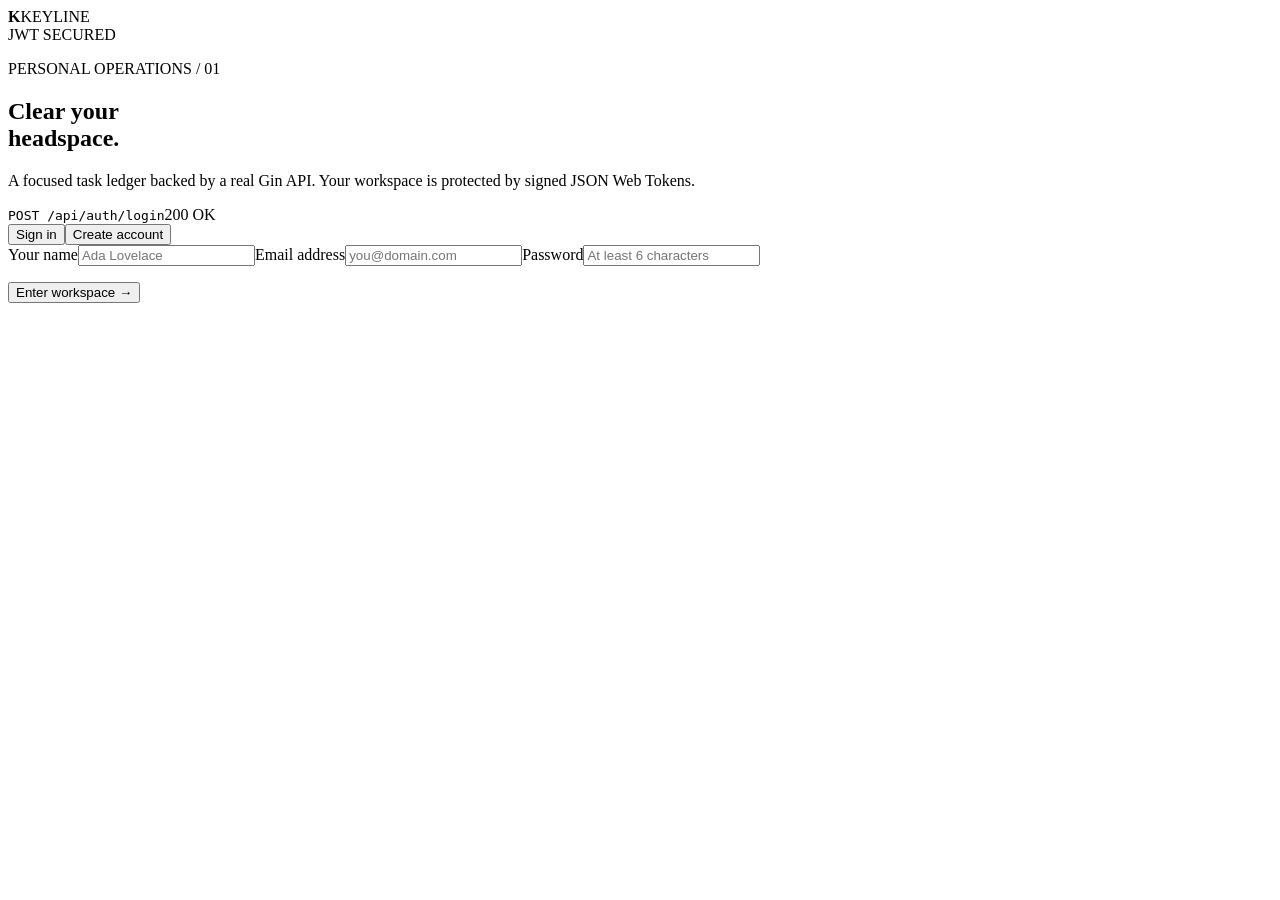
==== auth-api/web/index.html @ 3e58da44 "Launch Advanced Go Systems portfolio" ====
<!doctype html><html lang="en"><head><meta charset="UTF-8"><meta name="viewport" content="width=device-width,initial-scale=1"><title>Keyline — JWT Workspace</title><link rel="preconnect" href="https://fonts.googleapis.com"><link rel="preconnect" href="https://fonts.gstatic.com" crossorigin><link href="https://fonts.googleapis.com/css2?family=Manrope:wght@400;500;600;700&family=Syne:wght@600;700&display=swap" rel="stylesheet"><link rel="stylesheet" href="/assets/style.css"></head>
<body><div class="grid"></div><header><a class="logo"><b>K</b>KEYLINE</a><div class="secure"><i></i> JWT SECURED</div></header>
<main><section id="gate"><div class="intro"><p class="kicker">PERSONAL OPERATIONS / 01</p><h1>Clear your<br><span>headspace.</span></h1><p>A focused task ledger backed by a real Gin API. Your workspace is protected by signed JSON Web Tokens.</p><div class="route"><code>POST /api/auth/login</code><span>200 OK</span></div></div><form id="auth"><div class="tabs"><button type="button" data-mode="login" class="active">Sign in</button><button type="button" data-mode="register">Create account</button></div><label class="name-field">Your name<input id="name" placeholder="Ada Lovelace"></label><label>Email address<input id="email" type="email" placeholder="you@domain.com" required></label><label>Password<input id="password" type="password" minlength="6" placeholder="At least 6 characters" required></label><p id="auth-error"></p><button class="primary">Enter workspace <span>→</span></button></form></section>
<section id="workspace" hidden><aside><a class="logo"><b>K</b>KEYLINE</a><nav><button class="on">◫ <span>My tasks</span></button><button>⌁ <span>API status</span></button></nav><div class="profile"><div id="avatar">A</div><p><b id="username">User</b><small id="useremail">email</small></p><button id="logout">↗</button></div></aside><div class="board"><div class="top"><div><p class="kicker">TODAY'S LEDGER</p><h2>Good <span id="daypart">morning</span>, <em id="firstname">there</em>.</h2></div><div class="token"><i></i><span>Token active<small>expires in 24 hours</small></span></div></div><form id="new-task"><input placeholder="What needs your attention?" maxlength="120" required><button>Add task +</button></form><div class="summary"><p><b id="remaining">0</b><span>open items</span></p><p><b id="done">0</b><span>completed</span></p><div><span id="progress"></span></div></div><div id="tasks"></div></div></section></main><div id="toast"></div><script src="/assets/app.js"></script></body></html>
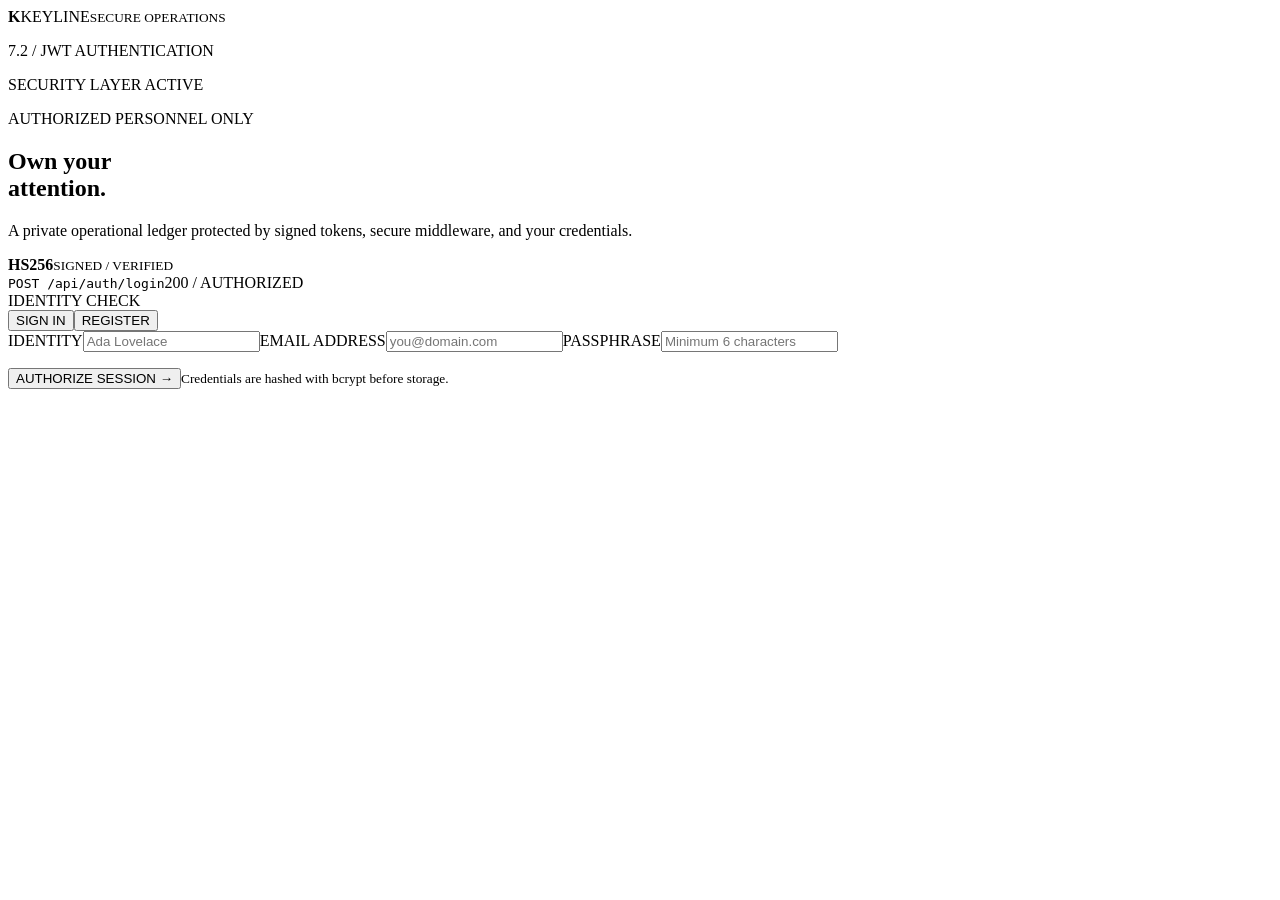
==== commit 47b12da2: "Upgrade all project interfaces with immersive visual systems" ====
--- a/auth-api/web/index.html
+++ b/auth-api/web/index.html
@@ -1,4 +1,4 @@
-<!doctype html><html lang="en"><head><meta charset="UTF-8"><meta name="viewport" content="width=device-width,initial-scale=1"><title>Keyline — JWT Workspace</title><link rel="preconnect" href="https://fonts.googleapis.com"><link rel="preconnect" href="https://fonts.gstatic.com" crossorigin><link href="https://fonts.googleapis.com/css2?family=Manrope:wght@400;500;600;700&family=Syne:wght@600;700&display=swap" rel="stylesheet"><link rel="stylesheet" href="/assets/style.css"></head>
-<body><div class="grid"></div><header><a class="logo"><b>K</b>KEYLINE</a><div class="secure"><i></i> JWT SECURED</div></header>
-<main><section id="gate"><div class="intro"><p class="kicker">PERSONAL OPERATIONS / 01</p><h1>Clear your<br><span>headspace.</span></h1><p>A focused task ledger backed by a real Gin API. Your workspace is protected by signed JSON Web Tokens.</p><div class="route"><code>POST /api/auth/login</code><span>200 OK</span></div></div><form id="auth"><div class="tabs"><button type="button" data-mode="login" class="active">Sign in</button><button type="button" data-mode="register">Create account</button></div><label class="name-field">Your name<input id="name" placeholder="Ada Lovelace"></label><label>Email address<input id="email" type="email" placeholder="you@domain.com" required></label><label>Password<input id="password" type="password" minlength="6" placeholder="At least 6 characters" required></label><p id="auth-error"></p><button class="primary">Enter workspace <span>→</span></button></form></section>
-<section id="workspace" hidden><aside><a class="logo"><b>K</b>KEYLINE</a><nav><button class="on">◫ <span>My tasks</span></button><button>⌁ <span>API status</span></button></nav><div class="profile"><div id="avatar">A</div><p><b id="username">User</b><small id="useremail">email</small></p><button id="logout">↗</button></div></aside><div class="board"><div class="top"><div><p class="kicker">TODAY'S LEDGER</p><h2>Good <span id="daypart">morning</span>, <em id="firstname">there</em>.</h2></div><div class="token"><i></i><span>Token active<small>expires in 24 hours</small></span></div></div><form id="new-task"><input placeholder="What needs your attention?" maxlength="120" required><button>Add task +</button></form><div class="summary"><p><b id="remaining">0</b><span>open items</span></p><p><b id="done">0</b><span>completed</span></p><div><span id="progress"></span></div></div><div id="tasks"></div></div></section></main><div id="toast"></div><script src="/assets/app.js"></script></body></html>
+<!doctype html><html lang="en"><head><meta charset="UTF-8"><meta name="viewport" content="width=device-width,initial-scale=1"><meta name="theme-color" content="#0b0b0b"><title>Keyline | Secure JWT Workspace</title><link rel="icon" href="data:image/svg+xml,%3Csvg xmlns='http://www.w3.org/2000/svg' viewBox='0 0 64 64'%3E%3Crect width='64' height='64' rx='16' fill='%230b0b0b'/%3E%3Cpath d='M19 14h8v15l13-15h10L35 31l16 19H40L27 34v16h-8z' fill='%23ff6647'/%3E%3C/svg%3E"><link rel="preconnect" href="https://fonts.googleapis.com"><link rel="preconnect" href="https://fonts.gstatic.com" crossorigin><link href="https://fonts.googleapis.com/css2?family=DM+Mono:wght@300;400;500&family=Manrope:wght@400;500;600&family=Syne:wght@600;700;800&display=swap" rel="stylesheet"><link rel="stylesheet" href="/assets/style.css"></head>
+<body><div class="grid"></div><div class="scan"></div><header><a class="logo"><b>K</b><span>KEYLINE<small>SECURE OPERATIONS</small></span></a><p>7.2 / JWT AUTHENTICATION</p><div class="secure"><i></i> SECURITY LAYER ACTIVE</div></header>
+<main><section id="gate"><div class="intro" style="min-width:0"><p class="kicker">AUTHORIZED PERSONNEL ONLY</p><h1>Own your<br><span>attention.</span></h1><p>A private operational ledger protected by signed tokens, secure middleware, and your credentials.</p><div class="security-orbit"><i></i><i></i><div><b>HS256</b><small>SIGNED / VERIFIED</small></div></div><div class="route"><code>POST /api/auth/login</code><span>200 / AUTHORIZED</span></div></div><form id="auth" style="position:relative;z-index:4"><div class="form-head"><span>IDENTITY CHECK</span><i></i></div><div class="tabs"><button type="button" data-mode="login" class="active">SIGN IN</button><button type="button" data-mode="register">REGISTER</button></div><label class="name-field">IDENTITY<input id="name" placeholder="Ada Lovelace"></label><label>EMAIL ADDRESS<input id="email" type="email" placeholder="you@domain.com" required></label><label>PASSPHRASE<input id="password" type="password" minlength="6" placeholder="Minimum 6 characters" required></label><p id="auth-error"></p><button class="primary">AUTHORIZE SESSION <span>→</span></button><small>Credentials are hashed with bcrypt before storage.</small></form></section>
+<section id="workspace" hidden><aside><a class="logo"><b>K</b><span>KEYLINE<small>SECURE OPERATIONS</small></span></a><div class="side-status"><i></i><span>SESSION SECURED<small>JWT / HS256 / ACTIVE</small></span></div><nav><button class="on"><b>01</b><span>My ledger</span></button><button><b>02</b><span>API status</span></button></nav><div class="profile"><div id="avatar">A</div><p><b id="username">User</b><small id="useremail">email</small></p><button id="logout">↗</button></div></aside><div class="board"><div class="top"><div><p class="kicker">PRIVATE LEDGER / TODAY</p><h2>Good <span id="daypart">morning</span>,<br><em id="firstname">there</em>.</h2></div><div class="token"><div class="token-ring"><i></i></div><span>ACCESS TOKEN<small>VALID FOR 24 HOURS</small></span></div></div><form id="new-task"><span>+</span><input placeholder="Add an operational priority..." maxlength="120" required><button>SECURE ITEM <b>↗</b></button></form><div class="summary"><p><small>OPEN ITEMS</small><b id="remaining">0</b></p><p><small>COMPLETED</small><b id="done">0</b></p><div><span id="progress"></span></div></div><div class="list-head"><span>STATUS</span><span>SECURED PRIORITY</span><span>ACTION</span></div><div id="tasks"></div></div></section></main><div id="toast"></div><script src="/assets/app.js"></script></body></html>
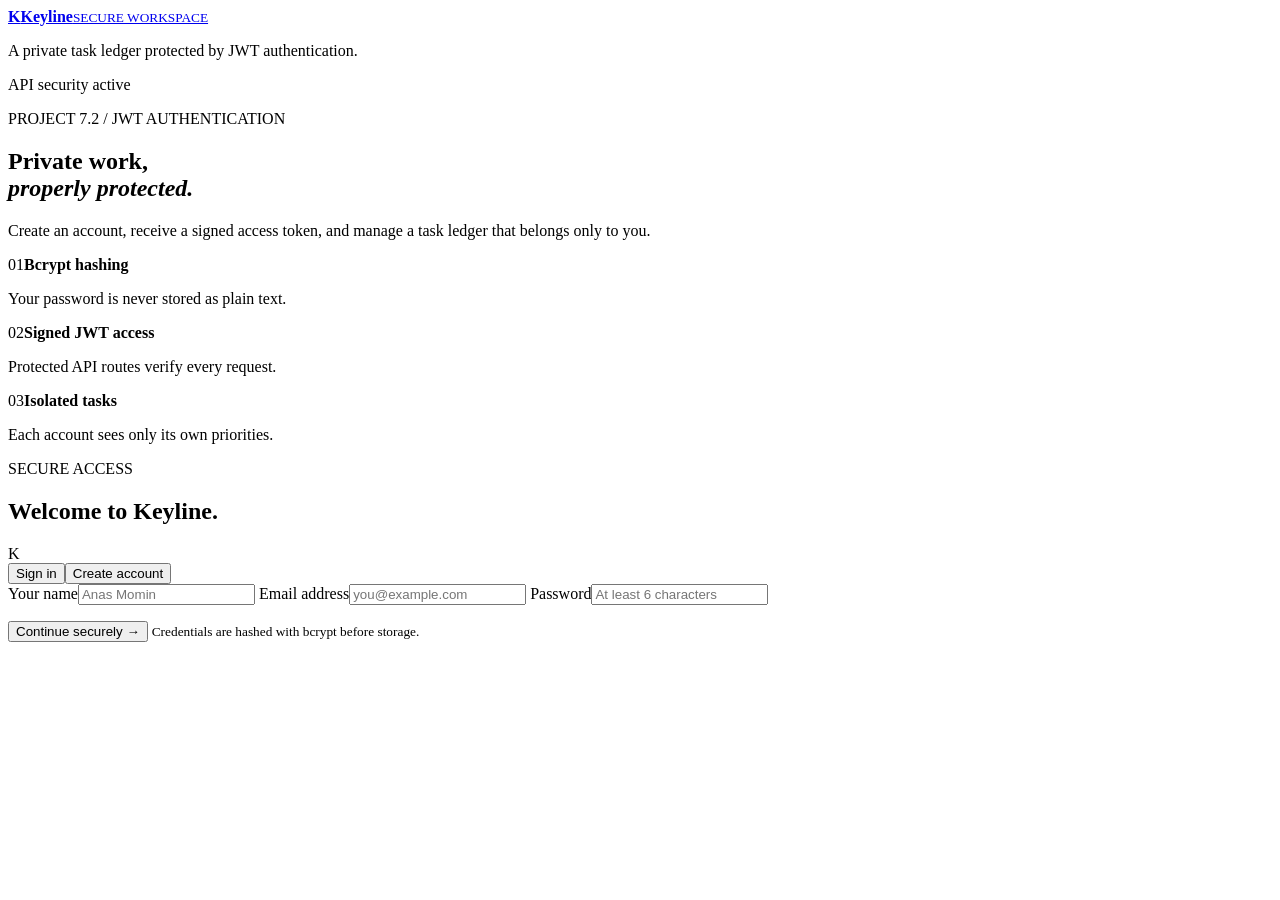
==== commit 9091abb0: "Redesign all project interfaces" ====
--- a/auth-api/web/index.html
+++ b/auth-api/web/index.html
@@ -1,4 +1,79 @@
-<!doctype html><html lang="en"><head><meta charset="UTF-8"><meta name="viewport" content="width=device-width,initial-scale=1"><meta name="theme-color" content="#0b0b0b"><title>Keyline | Secure JWT Workspace</title><link rel="icon" href="data:image/svg+xml,%3Csvg xmlns='http://www.w3.org/2000/svg' viewBox='0 0 64 64'%3E%3Crect width='64' height='64' rx='16' fill='%230b0b0b'/%3E%3Cpath d='M19 14h8v15l13-15h10L35 31l16 19H40L27 34v16h-8z' fill='%23ff6647'/%3E%3C/svg%3E"><link rel="preconnect" href="https://fonts.googleapis.com"><link rel="preconnect" href="https://fonts.gstatic.com" crossorigin><link href="https://fonts.googleapis.com/css2?family=DM+Mono:wght@300;400;500&family=Manrope:wght@400;500;600&family=Syne:wght@600;700;800&display=swap" rel="stylesheet"><link rel="stylesheet" href="/assets/style.css"></head>
-<body><div class="grid"></div><div class="scan"></div><header><a class="logo"><b>K</b><span>KEYLINE<small>SECURE OPERATIONS</small></span></a><p>7.2 / JWT AUTHENTICATION</p><div class="secure"><i></i> SECURITY LAYER ACTIVE</div></header>
-<main><section id="gate"><div class="intro" style="min-width:0"><p class="kicker">AUTHORIZED PERSONNEL ONLY</p><h1>Own your<br><span>attention.</span></h1><p>A private operational ledger protected by signed tokens, secure middleware, and your credentials.</p><div class="security-orbit"><i></i><i></i><div><b>HS256</b><small>SIGNED / VERIFIED</small></div></div><div class="route"><code>POST /api/auth/login</code><span>200 / AUTHORIZED</span></div></div><form id="auth" style="position:relative;z-index:4"><div class="form-head"><span>IDENTITY CHECK</span><i></i></div><div class="tabs"><button type="button" data-mode="login" class="active">SIGN IN</button><button type="button" data-mode="register">REGISTER</button></div><label class="name-field">IDENTITY<input id="name" placeholder="Ada Lovelace"></label><label>EMAIL ADDRESS<input id="email" type="email" placeholder="you@domain.com" required></label><label>PASSPHRASE<input id="password" type="password" minlength="6" placeholder="Minimum 6 characters" required></label><p id="auth-error"></p><button class="primary">AUTHORIZE SESSION <span>→</span></button><small>Credentials are hashed with bcrypt before storage.</small></form></section>
-<section id="workspace" hidden><aside><a class="logo"><b>K</b><span>KEYLINE<small>SECURE OPERATIONS</small></span></a><div class="side-status"><i></i><span>SESSION SECURED<small>JWT / HS256 / ACTIVE</small></span></div><nav><button class="on"><b>01</b><span>My ledger</span></button><button><b>02</b><span>API status</span></button></nav><div class="profile"><div id="avatar">A</div><p><b id="username">User</b><small id="useremail">email</small></p><button id="logout">↗</button></div></aside><div class="board"><div class="top"><div><p class="kicker">PRIVATE LEDGER / TODAY</p><h2>Good <span id="daypart">morning</span>,<br><em id="firstname">there</em>.</h2></div><div class="token"><div class="token-ring"><i></i></div><span>ACCESS TOKEN<small>VALID FOR 24 HOURS</small></span></div></div><form id="new-task"><span>+</span><input placeholder="Add an operational priority..." maxlength="120" required><button>SECURE ITEM <b>↗</b></button></form><div class="summary"><p><small>OPEN ITEMS</small><b id="remaining">0</b></p><p><small>COMPLETED</small><b id="done">0</b></p><div><span id="progress"></span></div></div><div class="list-head"><span>STATUS</span><span>SECURED PRIORITY</span><span>ACTION</span></div><div id="tasks"></div></div></section></main><div id="toast"></div><script src="/assets/app.js"></script></body></html>
+<!doctype html>
+<html lang="en">
+<head>
+  <meta charset="UTF-8">
+  <meta name="viewport" content="width=device-width,initial-scale=1">
+  <meta name="theme-color" content="#faf7f2">
+  <meta name="description" content="Keyline is a secure personal task workspace powered by Go, Gin, JWT, and bcrypt.">
+  <title>Keyline | Secure JWT Workspace</title>
+  <link rel="icon" href="data:image/svg+xml,%3Csvg xmlns='http://www.w3.org/2000/svg' viewBox='0 0 64 64'%3E%3Crect width='64' height='64' rx='18' fill='%23dc5b3e'/%3E%3Cpath d='M19 14h8v15l13-15h10L35 31l16 19H40L27 34v16h-8z' fill='white'/%3E%3C/svg%3E">
+  <link rel="preconnect" href="https://fonts.googleapis.com">
+  <link rel="preconnect" href="https://fonts.gstatic.com" crossorigin>
+  <link href="https://fonts.googleapis.com/css2?family=DM+Mono:wght@400;500&family=Manrope:wght@400;500;600;700;800&family=Playfair+Display:ital,wght@1,600&display=swap" rel="stylesheet">
+  <link rel="stylesheet" href="/assets/style.css">
+</head>
+<body>
+  <header class="site-header">
+    <a class="logo" href="/"><b>K</b><span><strong>Keyline</strong><small>SECURE WORKSPACE</small></span></a>
+    <p>A private task ledger protected by JWT authentication.</p>
+    <div class="secure"><i></i> API security active</div>
+  </header>
+
+  <main>
+    <section id="gate">
+      <div class="intro">
+        <p class="kicker">PROJECT 7.2 / JWT AUTHENTICATION</p>
+        <h1>Private work,<br><em>properly protected.</em></h1>
+        <p class="intro-copy">Create an account, receive a signed access token, and manage a task ledger that belongs only to you.</p>
+        <div class="security-grid">
+          <article><span>01</span><b>Bcrypt hashing</b><p>Your password is never stored as plain text.</p></article>
+          <article><span>02</span><b>Signed JWT access</b><p>Protected API routes verify every request.</p></article>
+          <article><span>03</span><b>Isolated tasks</b><p>Each account sees only its own priorities.</p></article>
+        </div>
+      </div>
+
+      <form id="auth">
+        <div class="form-head"><div><p class="kicker">SECURE ACCESS</p><h2>Welcome to Keyline.</h2></div><span class="shield">K</span></div>
+        <div class="tabs"><button type="button" data-mode="login" class="active">Sign in</button><button type="button" data-mode="register">Create account</button></div>
+        <label class="name-field">Your name<input id="name" placeholder="Anas Momin" autocomplete="name"></label>
+        <label>Email address<input id="email" type="email" placeholder="you@example.com" autocomplete="email" required></label>
+        <label>Password<input id="password" type="password" minlength="6" placeholder="At least 6 characters" autocomplete="current-password" required></label>
+        <p id="auth-error"></p>
+        <button class="primary">Continue securely <span>→</span></button>
+        <small><i></i> Credentials are hashed with bcrypt before storage.</small>
+      </form>
+    </section>
+
+    <section id="workspace" hidden>
+      <aside>
+        <a class="logo" href="/"><b>K</b><span><strong>Keyline</strong><small>SECURE WORKSPACE</small></span></a>
+        <div class="side-status"><i></i><span>Session secured<small>JWT / HS256 / ACTIVE</small></span></div>
+        <nav><button class="on"><span>Overview</span><b>01</b></button><button><span>Private ledger</span><b>02</b></button></nav>
+        <div class="side-card"><p class="kicker">SECURITY NOTE</p><b>Your access token expires after 24 hours.</b><span>Every task request passes through authentication middleware.</span></div>
+        <div class="profile"><div id="avatar">A</div><p><b id="username">User</b><small id="useremail">email</small></p><button id="logout" title="Sign out">Sign out</button></div>
+      </aside>
+
+      <div class="board">
+        <div class="mobile-bar"><a class="logo"><b>K</b><span><strong>Keyline</strong></span></a><button id="mobile-logout">Sign out</button></div>
+        <div class="top">
+          <div><p class="kicker">YOUR PRIVATE WORKSPACE</p><h2>Good <span id="daypart">morning</span>, <em id="firstname">there</em>.</h2><p>Capture what matters, complete it, and keep moving.</p></div>
+          <div class="token"><i></i><span>Access token verified<small>Protected session · 24 hour expiry</small></span></div>
+        </div>
+
+        <form id="new-task"><input placeholder="What needs your attention?" maxlength="120" required><button>Add priority <b>+</b></button></form>
+
+        <div class="summary">
+          <article><span>Open priorities</span><b id="remaining">0</b></article>
+          <article><span>Completed</span><b id="done">0</b></article>
+          <div><span>Overall progress</span><div><i id="progress"></i></div></div>
+        </div>
+
+        <div class="ledger-head"><div><p class="kicker">PRIVATE LEDGER</p><h3>Your priorities</h3></div><span>Check an item when it is complete.</span></div>
+        <div id="tasks"></div>
+      </div>
+    </section>
+  </main>
+  <div id="toast"></div>
+  <script src="/assets/app.js"></script>
+</body>
+</html>
